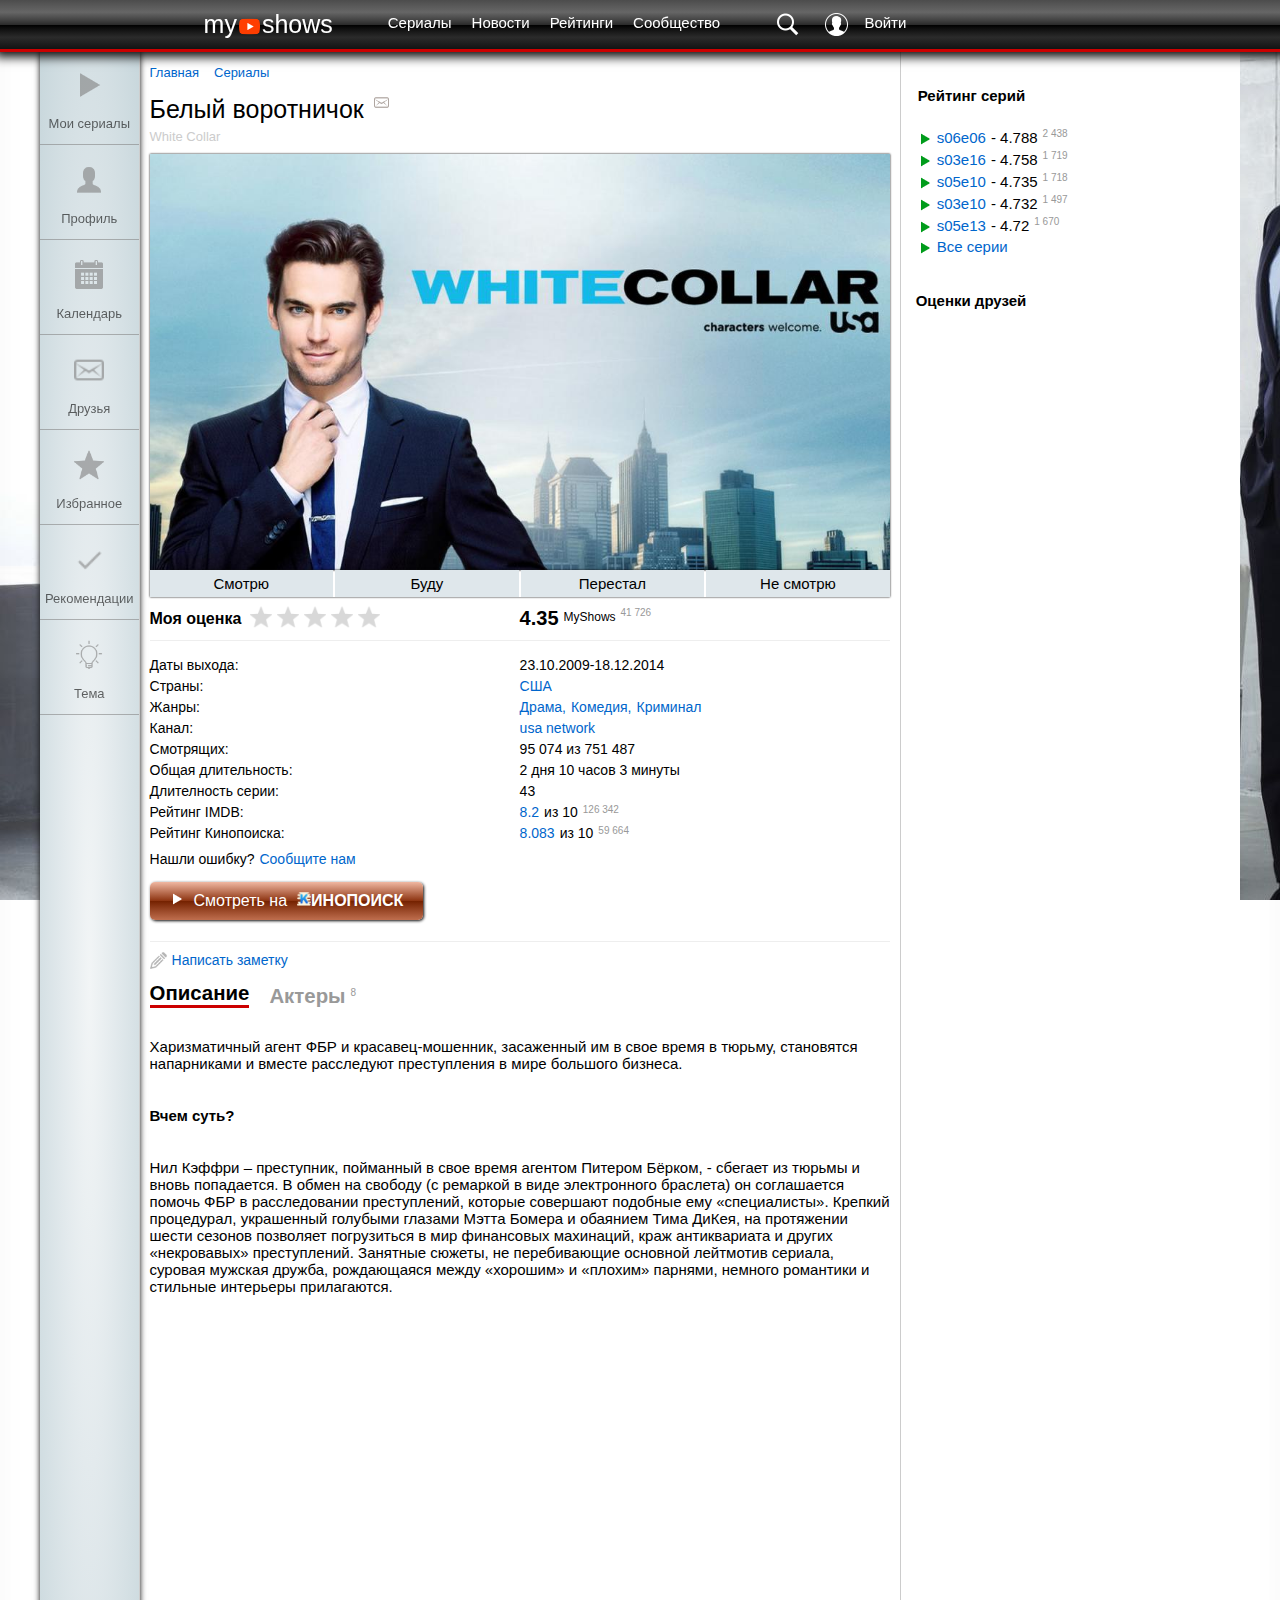
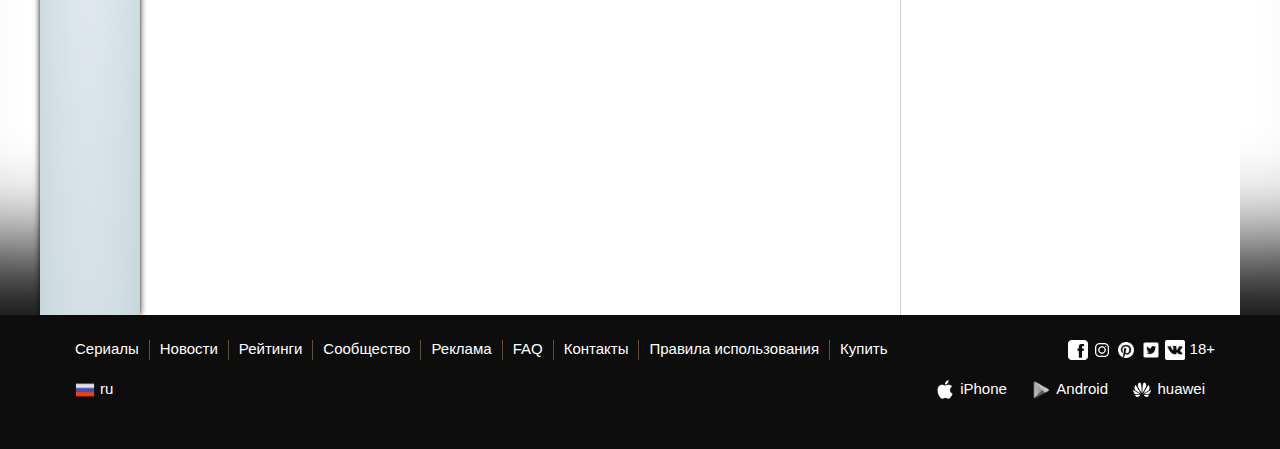
==== index.html @ b0727728 "исправлен js код в 'middle status', 'middle grade', 'description (+ исправлен костыль с использовани" ====
<!DOCTYPE html>
<html lang="ru">

	<head>
		<meta charset="utf-8">
		<meta name="viewport" content="width=device-width, initial-scale=1">
		<title>MyShows</title>
		<link rel="stylesheet" href="styles/style.css" type="text/css">
		<link rel="icon" type="imag/png" href="images/icon1.png">
	</head>
	
	<body>
		<header id="js-header" class="header">
			<div class="header__block-1"><a href="#">my<img src="images/icon1.png">shows</a></div>
			<img id="js-nav--off" src="images/icon1_2.png">
			<nav id="js-nav">
				<div><a href="#"><img src="images/icon5.png">Мои сериалы</a>
					<a href="#"><img src="images/icon6.png">Профиль</a>
					<a href="#"><img src="images/icon7.png">Календарь</a>
					<a href="#"><img src="images/icon8.png">Друзья</a>
					<a href="#"><img src="images/icon9.png">Избранное</a>
					<a href="#"><img src="images/icon10.png">Рекомендации</a>
					<a class="js-theme" href="#"><img src="images/icon24.png">Тема</a>
				</div>
			</nav>
			<div class="header__block-2"><a class="button--hover" href="#">Сериалы</a>
				<a href="#" class="button--hover">Новости</a>
				<a href="#" class="button--hover">Рейтинги</a>
				<a href="#" class="button--hover">Сообщество</a>
			</div>
			<div class="header__block-3"><a href="#"><img src="images/icon4.png"></a>
				<a class="button--hover" href="#"><img class="header__block-3--img" src="images/icon3.png">Войти</a>
			</div>
			<div class="block-3--775px"><a href="#"><img src="images/icon4.png"></a>
				<a href="#"><img class="header__block-3--img" src="images/icon3.png"></a>
			</div>
		</header>
		
		<main class="main" id="js-main">
		
			<div class="js-main__aside">
				<a href="#"><img src="images/icon5.png"><p>Мои сериалы</p></a>
				<a href="#"><img src="images/icon6.png"><p>Профиль</p></a>
				<a href="#"><img src="images/icon7.png"><p>Календарь</p></a>
				<a href="#"><img src="images/icon8.png"><p>Друзья</p></a>
				<a href="#"><img src="images/icon9.png"><p>Избранное</p></a>
				<a href="#"><img src="images/icon10.png"><p>Рекомендации</p></a>
				<a class="js-theme" href="#"><img src="images/icon24.png"><p>Тема</p></a>
			</div>
			
			<div class="js-main__middle">
				<div class="middle__navigation"><a href="#">Главная</a><a href="#">Сериалы</a></div>
				<div class="middle__title"><div>Белый воротничок<img src="images/icon8.png"></div><div class="title__english">White Collar</div></div>
				<img src="images/pic2.jpg">
				<div id="js-middle__status" class="middle__status">
					<div class="js-button">Смотрю</div>
					<div class="js-button">Буду</div>
					<div class="js-button">Перестал</div>
					<div class="js-button">Не смотрю</div>
				</div>
				
				<div class="middle__grade">
					<div><span>Моя оценка</span>
						<div class="js-grade"><img src="images/icon9.png"><img src="images/icon9.png"><img src="images/icon9.png"><img src="images/icon9.png"><img src="images/icon9.png"></div>
						<div class="js-grade"><img src="images/icon9.png"><img src="images/icon9.png"><img src="images/icon9.png"><img src="images/icon9.png"></div>
						<div class="js-grade"><img src="images/icon9.png"><img src="images/icon9.png"><img src="images/icon9.png"></div>
						<div class="js-grade"><img src="images/icon9.png"><img src="images/icon9.png"></div>
						<div class="js-grade"><img src="images/icon9.png"></div>
					</div>	
					<div class="grade__number--font">4.35<font>MyShows<sup>41 726</sup></font></div>
				</div>
				<div class="middle__container-2">
					<ul>
						<li>
							<div>Даты выхода:</div>
							<div>23.10.2009-18.12.2014</div>
						</li>
						<li>
							<div>Страны:</div>
							<div><a href="#">США</a></div>
						</li>
						<li>
							<div>Жанры:</div>
							<div><a href="#">Драма,</a><a href="#">Комедия,</a><a href="#">Криминал</a></div>
						</li>
						<li>
							<div>Канал:</div>
							<div><a href="#">usa network</a></div>
						</li>
						<li>
							<div>Смотрящих:</div>
							<div>95 074 из 751 487</div>
						</li>
						<li>
							<div>Общая длительность:</div>
							<div>2 дня 10 часов 3 минуты</div>
						</li>
						<li>
							<div>Длителность серии:</div>
							<div>43</div>
						</li>
						<li>
							<div>Рейтинг IMDB:</div>
							<div><a href="#">8.2</a>из 10<sup>126 342</sup></div>
						</li>
						<li>
							<div>Рейтинг Кинопоиска:</div>
							<div><a href="#">8.083</a>из 10<sup>59 664</sup></div>
						</li>
						<li><div class="container-2__report--active">Нашли ошибку?<a href="#">Сообщите нам</a></div></li>
						<li><a class="middle__kinopoisk" href="#"><img class="kinopoisk__img--padding" src="images/icon20.png"> Смотреть на <span><img src="images/icon21.png"><span>ИНОПОИСК</span></span></a></li>
					</ul>
				</div>
				
				<div class="middle__note">
					<a id="js-note" class="js-note"><img src="images/icon22.png">Написать заметку</a>
					<div id="js-note__textarea" class="js-note__textarea"><textarea></textarea><div><button class="js-textarea__button">Сохранить</button><button class="js-textarea__button">Отмена</button></div></div>
				</div>
				
				<div class="description">
					<div><big class="js-descr__btn">Описание</big><big class="js-descr__btn">Актеры<span>8<span></big></div>
					<div class="js-descr__list"><p>Харизматичный агент ФБР и красавец-мошенник, засаженный им в свое время в тюрьму, становятся напарниками и вместе расследуют преступления в мире большого бизнеса.</p>
						<h4>Вчем суть?</h4>
						<p>Нил Кэффри – преступник, пойманный в свое время агентом Питером Бёрком, - сбегает из тюрьмы и вновь попадается. В обмен на свободу (с ремаркой в виде электронного браслета) он соглашается помочь ФБР в расследовании преступлений, которые совершают подобные ему «специалисты». Крепкий процедурал, украшенный голубыми глазами Мэтта Бомера и обаянием Тима ДиКея, на протяжении шести сезонов позволяет погрузиться в мир финансовых махинаций, краж антиквариата и других «некровавых» преступлений. Занятные сюжеты, не перебивающие основной лейтмотив сериала, суровая мужская дружба, рождающаяся между «хорошим» и «плохим» парнями, немного романтики и стильные интерьеры прилагаются.</p>
					</div>
					<div class="js-descr__list">
						<div><a href="#"><img src="images/pic4.jpg"><div>Matt Bomer<sub>Neal George Caffrey</sub></div></a>
							<a href="#"><img src="images/pic3.jpg"><div>Tim DeKay<sub>FBI Special Agent Peter Burke</sub></div></a>
						</div>
						<div><a href="#"><img src="images/pic5.jpg"><div>Sharif Atkins<sub>FBI Agent Clinton Jones</sub></div></a>
							<a href="#"><img src="images/pic6.jpg"><div>Willie Garson<sub>Mozzie</sub></div></a>
						</div>
						<div><a href="#"><img src="images/pic7.jpg"><div>Tiffani Thiessen<sub>Elizabeth Burke</sub></div></a>
							<a id="js-list--expand">Показать все</a>
						</div>
					</div>
				</div>	
			</div>
			
			<div class="js-main__aside-2">
				<ul>
					<li><h4>Рейтинг серий</h4></li>
					<li><img src="images/icon23.png"><a href="#">s06e06</a>- 4.788<sup>2 438</sup></li>
					<li><img src="images/icon23.png"><a href="#">s03e16</a>- 4.758<sup>1 719</sup></li>
					<li><img src="images/icon23.png"><a href="#">s05e10</a>- 4.735<sup>1 718</sup></li>
					<li><img src="images/icon23.png"><a href="#">s03e10</a>- 4.732<sup>1 497</sup></li>
					<li><img src="images/icon23.png"><a href="#">s05e13</a>- 4.72<sup>1 670</sup></li>
					<li><img src="images/icon23.png"><a href="#">Все серии</a></li>
				</ul>
				<h4>Оценки друзей</h4>
			</div>
		</main>
		
		<footer class="footer">
			<div class="footer__container-1">
				<div class="container-1--1110px">
					<a href="#" class="button--hover container-1__padding">Сериалы</a>
					<a href="#" class="button--hover container-1__padding">Новости</a>
					<a href="#" class="button--hover container-1__padding">Рейтинги</a>
					<a href="#" class="button--hover container-1__padding">Сообщество</a>
					<a href="#" class="button--hover container-1__padding">Реклама</a>
					<a href="#" class="button--hover container-1__padding">FAQ</a>
					<a href="#" class="button--hover container-1__padding">Контакты</a>
					<a href="#" class="button--hover container-1__padding">Правила использования</a>
					<a href="#" class="button--hover">Купить</a>
				</div>	
				<div class="footer__1st-line--social">
					<a href="#"><img src="images/icon14.png"></a>
					<a href="#"><img src="images/icon15.png"></a>
					<a href="#"><img src="images/icon16.png"></a>
					<a href="#"><img src="images/icon17.png"></a>
					<a href="#"><img src="images/icon18.png"> 18+</a>
				</div>	
			</div>
			<div class="footer__2d-line-buttons">
				<div class="footer__wrap"><a href="#" class=""><img src="images/icon19.png">ru</a></div>
				<div class="footer__wrap">
					<a href="#" class="button--hover"><img src="images/icon11.png">iPhone</a>
					<a href="#" class="button--hover footer__img--grayscale"><img src="images/icon12.png">Android</a>
					<a href="#" class="button--hover"><img src="images/icon13.png"> huawei</a>
				</div>	
			</div>
		</footer>
	<script src="scripts/script.js"></script>
	</body>
	
</html>
---- styles/style.css ----
body {
	display: flex;
	justify-content: center;
	flex-direction:column;
	background-attachment: fixed;
	margin: 0 auto;
	font-family: sans-serif;
	background-image: url(../images/pic1.jpg);
	background-position: center;
	box-shadow: inset 0px -300px 100px -100px #0D0D0D;
}

/*1--HEADER-----------------------------*/

.header {
	border-bottom: 3px solid #CC0000;
	/*BLACK*/
	/*border-bottom: 3px solid #004242;*/
	/*BLACK*/
	display:flex;
	justify-content: space-evenly;
	padding: 10px;
	align-items: center;
	text-align: center;
	position: fixed;
	width: 100%;
	margin: 0 auto;
	top: 0;
	z-index: 7;
	flex: 1;
	font-size: 15px;
	box-shadow: 0px 0px 10px 5px #0D0D0D;
	/* Permalink - use to edit and share this gradient: https://colorzilla.com/gradient-editor/#4c4c4c+0,595959+12,666666+25,474747+39,2c2c2c+50,000000+51,111111+60,2b2b2b+76,1c1c1c+91,131313+100;Black+Gloss+%231 */
background: #4c4c4c; /* Old browsers */
background: -moz-linear-gradient(top,  #4c4c4c 0%, #595959 12%, #666666 25%, #474747 39%, #2c2c2c 50%, #000000 51%, #111111 60%, #2b2b2b 76%, #1c1c1c 91%, #131313 100%); /* FF3.6-15 */
background: -webkit-linear-gradient(top,  #4c4c4c 0%,#595959 12%,#666666 25%,#474747 39%,#2c2c2c 50%,#000000 51%,#111111 60%,#2b2b2b 76%,#1c1c1c 91%,#131313 100%); /* Chrome10-25,Safari5.1-6 */
background: linear-gradient(to bottom,  #4c4c4c 0%,#595959 12%,#666666 25%,#474747 39%,#2c2c2c 50%,#000000 51%,#111111 60%,#2b2b2b 76%,#1c1c1c 91%,#131313 100%); /* W3C, IE10+, FF16+, Chrome26+, Opera12+, Safari7+ */
filter: progid:DXImageTransform.Microsoft.gradient( startColorstr='#4c4c4c', endColorstr='#131313',GradientType=0 ); /* IE6-9 */

}

.header a {
	color: white;
	text-decoration: none;
	padding: 0px 10px 5px 10px;
	transition: all 1s;
}

.button--hover:hover {
	color: #D4D4D4;
	text-decoration: underline;
	/*animation: lineMove 1s infinite linear;*/
}
.header img {
	width: 25px;
	vertical-align: middle;
	margin: 0 auto;
	transition: all 2s;
}

.header__block-1 {
	font-size: 25px;
	flex: 2;
	text-align: right;
}

.header nav {
	cursor: pointer;
}


nav div {
	display: flex;
	left: -250px;
	position: absolute;
	flex-direction: column;
	/*background-color: #252425;*/
	margin: 0 auto;
	text-align: left;
	width: 250px;
	height: 0px;
	border-top: 1px solid #CC0000;
	border-right: 1px solid #CC0000;
	border-bottom: 1px solid #CC0000;
	top: 90px;
	transition: all 1s;
	opacity: 0.0;
	/* Permalink - use to edit and share this gradient: https://colorzilla.com/gradient-editor/#45484d+0,000000+100;Black+3D+%231 */
background: #45484d; /* Old browsers */
background: -moz-linear-gradient(top,  #45484d 0%, #000000 100%); /* FF3.6-15 */
background: -webkit-linear-gradient(top,  #45484d 0%,#000000 100%); /* Chrome10-25,Safari5.1-6 */
background: linear-gradient(to bottom,  #45484d 0%,#000000 100%); /* W3C, IE10+, FF16+, Chrome26+, Opera12+, Safari7+ */
filter: progid:DXImageTransform.Microsoft.gradient( startColorstr='#45484d', endColorstr='#000000',GradientType=0 ); /* IE6-9 */
}

/*.anima {
	
	border-top: 1px solid white;
	border-right: 1px solid green;
	border-bottom: 1px solid blue;
	animation: lineMove 1s infinite linear;
}

@keyframes lineMove {
	0% {
		left: -250px;
	}
	100% {
		right: 20px;
	}
}*/

.js-nav--on div {
	display: flex;
	left:0;
	box-shadow: 0px 150px 300px 280px #0D0D0D;
	opacity: 1;
}

@media (max-width: 320px) {
	#js-nav div {
		top: 87px;
	}
}

@media (min-width: 321px) {
	#js-nav div {
		top: 64px;
	}
}


@media (min-width: 348px) {
	#js-nav div {
		top: 65px;
	}
}

@media (min-width: 483px) {
	#js-nav div {
		top: 50px;
	}
}

nav > div img {
	padding: 3% 10% 3% 5%;
}

nav a:hover {
	color: #D4D4D4;
	text-decoration: underline;
}

@media (min-width: 775px) {
	.header nav {
		display: none;
	}
	.header > img {
		display: none;
	}
}

@media (max-width: 775px) {
	.header__block-1 {
	display: none;
	}
}

.header__block-2 {
	display: flex;
	flex-wrap: wrap;
	flex: 1;
	flex-basis: 20%;
	justify-content: center;
}

.header__block-3 {
	flex: 2;
	text-align: left;
	flex-basis: 15%;
}

.header__block-3--img {
	padding-right: 15px;
}

@media (max-width: 775px) {
	.header__block-3 {
		display: none;
}

	.block-3--775px {
		display: flex;
		flex-wrap: wrap;
	}
}

@media (min-width: 775px) {
	.block-3--775px {
		display: none;
}
}

.js-header--black {
	border-bottom: 3px solid #004242;
}

/*2--MAIN---------------------------------------*/

.main {
	display: flex;
	justify-content: center;
	max-width: 1200px;
	padding-top: 50px;
	margin: 0 auto;
	position: inherit;
	flex: 1;
}

sup {
	font-size: 10px;
	color: #999999;
	padding-left: 5px;
}

.js-main--black {
	box-shadow: 10px 0px 10px 5px black;
	color: #F0FFFF;
}

@media (max-width: 1070px) {
	.main {
		padding-top: 65px;
	}
}


@media (max-width: 774px) {
	.main {
		padding-top: 55px;
	}
}

@media (max-width: 480px) {
	.main {
		padding-top: 65px;
	}
}

@media (max-width: 342px) {
	.main {
		padding-top: 65px;
	}
}


@media (max-width: 320px) {
	.main {
		padding-top: 85px;
	}
}


@media (max-width: 290px) {
	.main {
		padding-top: 105px;
	}
}

/*2-1--MAIN ASIDE----------------------------------------------------------*/

.js-main__aside {
	display: flex;
	flex: 1;
	flex-direction: column;
	height: 100%;
	font-size: 13px;
	flex-basis: 5%;
	text-align: center;
	display: fixed;
	z-index: 0;
	box-shadow: 0px 0px 6px 0px #0D0D0D;
	border-right: 1px solid #CECECE;
	padding-bottom: 100%;
background: rgb(242,245,246);
background: -moz-radial-gradient(center, ellipse cover,  rgba(242,245,246,1) 0%, rgba(227,234,237,1) 37%, rgba(200,215,220,1) 100%);
background: -webkit-radial-gradient(center, ellipse cover,  rgba(242,245,246,1) 0%,rgba(227,234,237,1) 37%,rgba(200,215,220,1) 100%); 
background: radial-gradient(ellipse at center,  rgba(242,245,246,1) 0%,rgba(227,234,237,1) 37%,rgba(200,215,220,1) 100%); 
filter: progid:DXImageTransform.Microsoft.gradient( startColorstr='#f2f5f6', endColorstr='#c8d7dc',GradientType=1 ); 
}

@media (max-width: 775px) {
	.js-main__aside {
		display: none;
	}
}

.js-main__aside a {
	text-decoration: none;
	opacity: 0.6;
	/*filter: grayscale(1);*/
	border-bottom: 1px solid #868686;
	padding: 20px 5px 0px 5px;
	transition: all 0.3s;
	color: black;
	text-decoration: none;
}	

.js-main__aside a:hover {
	/*filter: grayscale(0);*/
	opacity: 1;
	border-bottom: 1px solid #CCCCCC;
	padding: 25px 5px 5px 5px;
	filter: brightness(-50%);
}

.js-main__aside img {
	width: 30px;
	transition: all 0.6s;
	filter: contrast(0%);
}	

.js-main__aside img:hover {
	width: 40px;
}	

.js-main__aside--black {
	background: #000000;
	box-shadow: 0px 0px 4px 0px #000000;
	border-right: none;
}	

.js-main__aside--black a {
	color: #F0FFFF;
	opacity: 0.7;
}	

.js-main__aside--black img {
	filter: contrast(100%);
}

.js-main__aside--black a:hover {
	filter: sepia(50%);
}

/*2-2--MAIN MIDDLE-------------------------------------*/

.js-main__middle {
	display: flex;
	flex: 5;
	background-color: #FFFFFF;
	flex-basis: 67%;
	border-right: 1px solid #CCCCCC;
	padding: 15px 10px 15px 10px;
	flex-direction: column;
}

.js-main__middle > img {
	width: 100%;
	padding: 0;
	box-shadow: 0px 0px 2px 0px #0D0D0D;
}

.js-main__middle a {
	display: flex;
	flex-wrap: wrap;
	text-decoration: none;
	color: #0066CC;
	padding: 0px 5px 0px 0px;
}


.js-main__middle a:hover {
	text-decoration: underline #0066CC;
}


.js-main__middle--black {
	border-right: none;
background: rgb(69,72,77); /* Old browsers */
background: -moz-linear-gradient(top,  rgba(69,72,77,1) 0%, rgba(0,0,0,1) 100%); /* FF3.6-15 */
background: -webkit-linear-gradient(top,  rgba(69,72,77,1) 0%,rgba(0,0,0,1) 100%); /* Chrome10-25,Safari5.1-6 */
background: linear-gradient(to bottom,  rgba(69,72,77,1) 0%,rgba(0,0,0,1) 100%); /* W3C, IE10+, FF16+, Chrome26+, Opera12+, Safari7+ */
filter: progid:DXImageTransform.Microsoft.gradient( startColorstr='#45484d', endColorstr='#000000',GradientType=0 ); /* IE6-9 */
}

.js-main__middle--black a {
	color: #B2B2B2;
}


.js-main__middle--black a:hover {
	text-decoration: underline #F0FFFF;
}

/*--2-2-1 MIDDLE NAVIGATION--*/

.middle__navigation {
	display: flex;
	column-gap: 10px;
}

.middle__navigation a {
	font-size: 13px;
}

/*--2-2-2--MIDDLE TITLE------*/

.middle__title {
	display: flex;
	flex-direction: column;
	padding-top: 15px;
	font-size: 25px;
}

.middle__title div {
	display: flex;
}

.middle__title img {
	display: flex;
	width: 15px;
	height: 15px;
	padding-left: 10px;
}

.title__english {
	font-size: 13px;
	color: #CCCCCC;
	padding: 5px 0px 10px 0px;
	
}

/*--2-2-3--MIDDLE STATUS---------*/

.middle__status {
	display: flex;
	justify-content: center;
	flex-wrap: wrap;
	align-items: center;
	text-align: center;
	align-self: stretch;
	box-shadow: 0px 0px 2px 0px #0D0D0D;
	font-size: 15px;
	color: black;
	text-decoration: none;
	cursor: pointer;
	gap: 2px;
}

.js-button {
	flex: 1;
	padding: 5px;
	min-width: 95px;
	transition: all 0.5s;
	background: #DFE7EB;
}

.js-button:hover  {
	flex: 1;
	min-width: 95px;
	flex-basis: 2%;
}

.js-button--active {
	flex: 1;
	padding: 5px;
	min-width: 95px;
	color: #F0FFFF;
background: rgb(169,3,41);
background: -moz-linear-gradient(top,  rgba(169,3,41,1) 0%, rgba(143,2,34,1) 44%, rgba(109,0,25,1) 100%);
background: -webkit-linear-gradient(top,  rgba(169,3,41,1) 0%,rgba(143,2,34,1) 44%,rgba(109,0,25,1) 100%); 
background: linear-gradient(to bottom,  rgba(169,3,41,1) 0%,rgba(143,2,34,1) 44%,rgba(109,0,25,1) 100%); 
filter: progid:DXImageTransform.Microsoft.gradient( startColorstr='#a90329', endColorstr='#6d0019',GradientType=0 ); 
}

.js-buttons--black  {
	background-color: #656565;
	color: #F0FFFF;
}

/*--2-2-4--MIDDLE GRADE--------------*/

.middle__grade {
	display: flex;
	padding: 10px 0px 10px 0px;
	align-items: center;
	border-bottom: 1px solid #EEEEEE;
}

.middle__grade > div {
	width: 50%;
	display: flex;
}

.middle__grade span {
	align-self: center;
	font-weight: 600;
	display: flex;
	flex-direction: column;
	z-index:1;
}

.js-grade {
	position: absolute;
	align-self: center;
	padding-left: 100px;
	transition: all 0.3s;
	opacity: 0.0;
}

.middle__grade div > div:nth-child(2) {
	opacity: 0.3;
	filter: contrast(0%);
}

.js-grade:hover, .middle__grade div > div:nth-child(2):hover {
	opacity: 1;
	cursor: pointer;
	filter: brightness(50%);
}

.js-grade--on, .middle__grade div > div:nth-child(2).js-grade--on  {
	opacity: 1;
	filter: brightness(50%);
}

.middle__grade img {
	width: 22px;
	padding-right: 5px;
}

.grade__number--font {
	display: flex;
	font-weight: 600;
	font-size: 20px;
	flex-wrap: wrap-reverse;
}

@media (max-width: 550px) {
	.grade__number--font {
		padding-bottom: 30px;
	}
	
	.middle__grade > div > div, .middle__grade span {
		padding-top: 30px;
	}
}

.grade__number--font font {
	font-weight: 400;
	font-size: 12px;
	padding: 0px 5px 0px 5px;
}

.js-main__middle--black .middle__grade {
	border-bottom: 1px solid #565456;
}

.js-main__middle--black .js-grade, .js-main__middle--black .middle__grade div > div:nth-child(2) {
	filter: brightness(120%);
}

.js-main__middle--black .js-grade:hover, .js-main__middle--black .middle__grade div > div:nth-child(2):hover {
	filter: sepia(100%);
}

.js-main__middle--black .js-grade--on, .js-main__middle--black .middle__grade div > div:nth-child(2).js-grade--on {
	filter: sepia(100%);
}

/*--2-2-5--MIDDLE CONTAINER 2----------------*/

.middle__container-2 {
	display: flex;
	width: 100%;
	flex-direction: column;
	border-bottom: 1px solid #EEEEEE;
	
}

.middle__container-2 li {
	display: flex;
	width: 100%;
	flex-wrap: wrap;
	justify-content: space-between;
	padding-bottom: 5px;
	
} 

.middle__container-2 div {
	display: flex;
	width: 50%;
	font-size: 14px;
	flex-wrap: wrap;
}

.middle__container-2 ul {
	list-style-type: none;
	padding: 0;
}

.container-2__report--active {
	display: inline-flex;
	padding-bottom: 10px;
	padding-top: 5px;
}

.container-2__report--active a {
	padding-left: 5px;
}

div .container-2__report--active {
	width: 100%;
}

.middle__kinopoisk {
	display: flex;
	justify-content: center;
	border-radius: 5px;
	box-shadow: 1px 1px 3px 0px #0D0D0D;
	/* Permalink - use to edit and share this gradient: https://colorzilla.com/gradient-editor/#f0b7a1+0,8c3310+50,752201+51,bf6e4e+100;Brown+Gloss */
background: rgb(240,183,161); /* Old browsers */
background: -moz-linear-gradient(top,  rgba(240,183,161,1) 0%, rgba(140,51,16,1) 50%, rgba(117,34,1,1) 51%, rgba(191,110,78,1) 100%); /* FF3.6-15 */
background: -webkit-linear-gradient(top,  rgba(240,183,161,1) 0%,rgba(140,51,16,1) 50%,rgba(117,34,1,1) 51%,rgba(191,110,78,1) 100%); /* Chrome10-25,Safari5.1-6 */
background: linear-gradient(to bottom,  rgba(240,183,161,1) 0%,rgba(140,51,16,1) 50%,rgba(117,34,1,1) 51%,rgba(191,110,78,1) 100%); /* W3C, IE10+, FF16+, Chrome26+, Opera12+, Safari7+ */
filter: progid:DXImageTransform.Microsoft.gradient( startColorstr='#f0b7a1', endColorstr='#bf6e4e',GradientType=0 ); /* IE6-9 */
}

.middle__kinopoisk span {
	font-weight: 600;
}

.middle__kinopoisk img {
	width: 14px;
	height: 14px;
	padding-left: 10px;
}

.kinopoisk__img--padding {
	padding-right: 10px;
}

li .middle__kinopoisk {
	color: white;
	padding: 10px 20px 10px 10px;
	
}

li .middle__kinopoisk:hover {
	text-decoration: none;
} 

.js-main__middle--black .middle__container-2 {
	border-bottom: 1px solid #565456;
}

/*--2-2-6--MIDDLE NOTE---------------*/

.middle__note {
	padding: 10px 0px 0px 0px;
	font-size: 14px;
	cursor: pointer;
}

.middle__note img {
	width: 17px;
	padding-right: 5px;
	vertical-align: middle;
}

.js-note a {
	text-decoration: none;
	border-bottom: 1px dotted #0066CC;
	font-size: 14px;
	cursor: pointer;
}

.middle__note textarea {
	width: 100%;
	z-index: 1;
}

.js-note {
	position: absolute;
	z-index: 0;
}

.js-note__textarea {
	display: none;
}

.js-note__textarea button {
	margin-top: 10px;
	font-size: 15px;
	padding: 5px;
	min-width: 120px;
	border: none;
	color: #F0FFFF;
	box-shadow: 0px 0px 2px 0px #0D0D0D;
	background: rgb(169,3,41); /* Old browsers */
background: -moz-linear-gradient(top,  rgba(169,3,41,1) 0%, rgba(143,2,34,1) 44%, rgba(109,0,25,1) 100%); /* FF3.6-15 */
background: -webkit-linear-gradient(top,  rgba(169,3,41,1) 0%,rgba(143,2,34,1) 44%,rgba(109,0,25,1) 100%); /* Chrome10-25,Safari5.1-6 */
background: linear-gradient(to bottom,  rgba(169,3,41,1) 0%,rgba(143,2,34,1) 44%,rgba(109,0,25,1) 100%); /* W3C, IE10+, FF16+, Chrome26+, Opera12+, Safari7+ */
filter: progid:DXImageTransform.Microsoft.gradient( startColorstr='#a90329', endColorstr='#6d0019',GradientType=0 ); /* IE6-9 */
}

.js-note__textarea button:nth-child(2n) {
	color: black;
	background: #DFE7EB;
}

.js-note__textarea--on {
	display: flex;
	flex-direction: column;
}

.js-note__textarea--black > textarea {
	background: #44474C;
	color: #F0FFFF;
	outline: #45484D;
}

.js-note__textarea--black button:nth-child(2n) {
	background: #656565;
	color: #F0FFFF;
}

/*--2-2-7--DESCRIPTION----------------*/

.description > div:nth-child(1) {
	display: flex;
	padding-top: 30px;
	font-weight: 600;
	font-size: 17px;
	column-gap: 20px;
	align-items: flex-end;
	color: #999999;
}

.description span {
	font-weight: 400;
	vertical-align: super;
	font-size: 10px;
	padding-left: 5px;
	color: #999999;
}

.js-descr__list {
	display: none;
	font-size: 15px;
	padding-top: 15px;
	flex-direction: column;
	transition: all 1s;
	opacity: 0.1;
}

.js-descr__list--toggle {
	display: flex;
	flex-direction: column;
	opacity: 1;
}

.js-descr__btn {
	cursor: pointer;
	
}

.js-descr__btn--toggle {
	transition: all 0.1s;
	border-bottom: 3px solid #CC0000;
	color: black;
}

.js-descr__btn:hover {
	color: #787878;
}

.js-descr__list > div {
	display: flex;
	padding: 10px 0px 10px 0px;
}

.js-descr__list img {
	width: 60px;
	border-radius: 100%;
	margin-right: 10px;
	transition: all 0.5s;
	
}

.js-descr__list img:hover {
	width: 100px;
}

.js-descr__list a {
	width: 50%;
	align-items: center;
	font-weight: 600;
	color: black;
	display: flex;
	
}

@media (max-width: 550px) {
	.js-descr__list a {
	align-items: flex-start;
	flex-direction: column;
}
	#js-list--expand {
	justify-content: center;
}

}

.js-descr__list a:hover {
	text-decoration: none;
}

.js-descr__list a > div:hover {
	text-decoration: underline black;
}

.js-descr__list sub {
	font-size: 13px;
	color: #999999;
	display: flex;
	font-weight: 400;
	padding-top: 5px;
}

#js-list--expand {
	border: none;
	background: none;
	cursor: pointer;
	color: #0066CC;
	font-weight: 400;
}

#js-list--expand:hover {
	text-decoration: underline #0066CC;
}

.js-main__middle--black > .description big, .js-main__middle--black > .description div {
	color: #F0FFFF;
}

.js-main__middle--black > .description big:hover {
	color: #A3A3A3;
}

.js-main__middle--black > .description .js-descr__list--toggle a > div:hover {
	text-decoration: underline #F0FFFF;
} 

.js-main__middle--black #js-list--expand {
	color: #999999;
}

.js-main__middle--black #js-list--expand:hover {
	text-decoration: underline #F0FFFF;
}

.fade {
	display: flex;
	animation-name: fade;
	animation-duration: 1s;
}

@keyframes fade {
	from {
		opacity: 0.1;
	}
	
	to {
		opacity: 1;
		
	}
}

/*2-3--MAIN ASIDE-2----------------------------------*/

.js-main__aside-2 {
	flex-direction: column;
	display: flex;
	flex: 2;
	background-color: #FFFFFF;
	flex-basis: 28%;
	padding: 0px 15px 15px 15px;
	font-size: 15px;
}

.js-main__aside-2 ul {
	list-style-type: none;
	padding: 0;
}

.js-main__aside-2 li {
	padding: 2px;
}

.js-main__aside-2 img {
	width: 14px;
	padding-right: 5px;
	vertical-align: middle;
}

.js-main__aside-2 a {
	text-decoration: none;
	color: #0066CC;
	padding: 0px 5px 0px 0px;
}

.js-main__aside-2 a:hover {
	text-decoration: underline #0066CC;
}

.js-main__aside-2--black {
background: rgb(69,72,77);
background: -moz-linear-gradient(left,  rgba(69,72,77,1) 0%, rgba(0,0,0,1) 100%); 
background: -webkit-linear-gradient(left,  rgba(69,72,77,1) 0%,rgba(0,0,0,1) 100%);
background: linear-gradient(to right,  rgba(69,72,77,1) 0%,rgba(0,0,0,1) 100%); 
filter: progid:DXImageTransform.Microsoft.gradient( startColorstr='#45484d', endColorstr='#000000',GradientType=1 );
}

.js-main__aside-2--black a {
	color: #B2B2B2;
}

.js-main__aside-2--black a:hover {
	text-decoration: underline #B2B2B2;
}

@media (max-width: 1110px) {
	.js-main__aside-2 {
		display: none;
		
}
}

/*3-1--FOOTER-----------------------*/

.footer {
	background-color: #0D0D0D;
	display: flex;
	margin: 0 auto;
	flex-direction: column;
	padding: 25px 0px 25px 0px;
	flex: 1;
	width: 100%;
}

.footer a {
	color: white;
	text-decoration: none;
	padding: 0px 10px 0px 10px;
	font-size: 15px;
	transition: all 1s;
}

.button--hover:hover {
	color: #D4D4D4;
	text-decoration: underline;
}


@media (max-width: 1110px) {
	.footer a {
		padding: 0px 10px 5px 10px;
	}
}

.container-1__padding {
	border-right: 1px solid #66503A;
	
}

@media (max-width: 1110px) {
	.container-1__padding {
	border: none;
}
}

.footer img {
	width: 20px;
	margin: 0 auto;
	vertical-align: middle;
}

.footer__container-1 {
	flex-wrap: wrap;
	display: flex;
	justify-content: space-between;
	margin: 0 auto;
	max-width: 1150px;
	width: 100%;
}

@media (max-width: 1110px) {
	.footer__container-1 {
		justify-content: center;
		max-width: 420px;
	}
}

.container-1--1110px {
	display: flex;
	justify-content: center;
	flex-wrap: wrap;
	text-align: center;
}

.footer__1st-line--social a {
	padding: 0px;
	border: none;
	align-items: center;
}

.footer__2d-line-buttons {
	display: flex;
	flex-flow: wrap-reverse;
	justify-content: space-between;
	max-width: 1150px;
	margin: 0 auto;
	width: 100%;
	padding: 20px 0px 20px 0px;
}

.footer__wrap a {
	display: inline-flex;
	flex-wrap: nowrap;
	justify-content: center;
}

.footer__2d-line-buttons img {
	padding-right: 5px;
}

.footer__img--grayscale img {
	filter: grayscale(1);
}

@media (max-height: 300px) {
	.footer {
		display: none;
	}
}
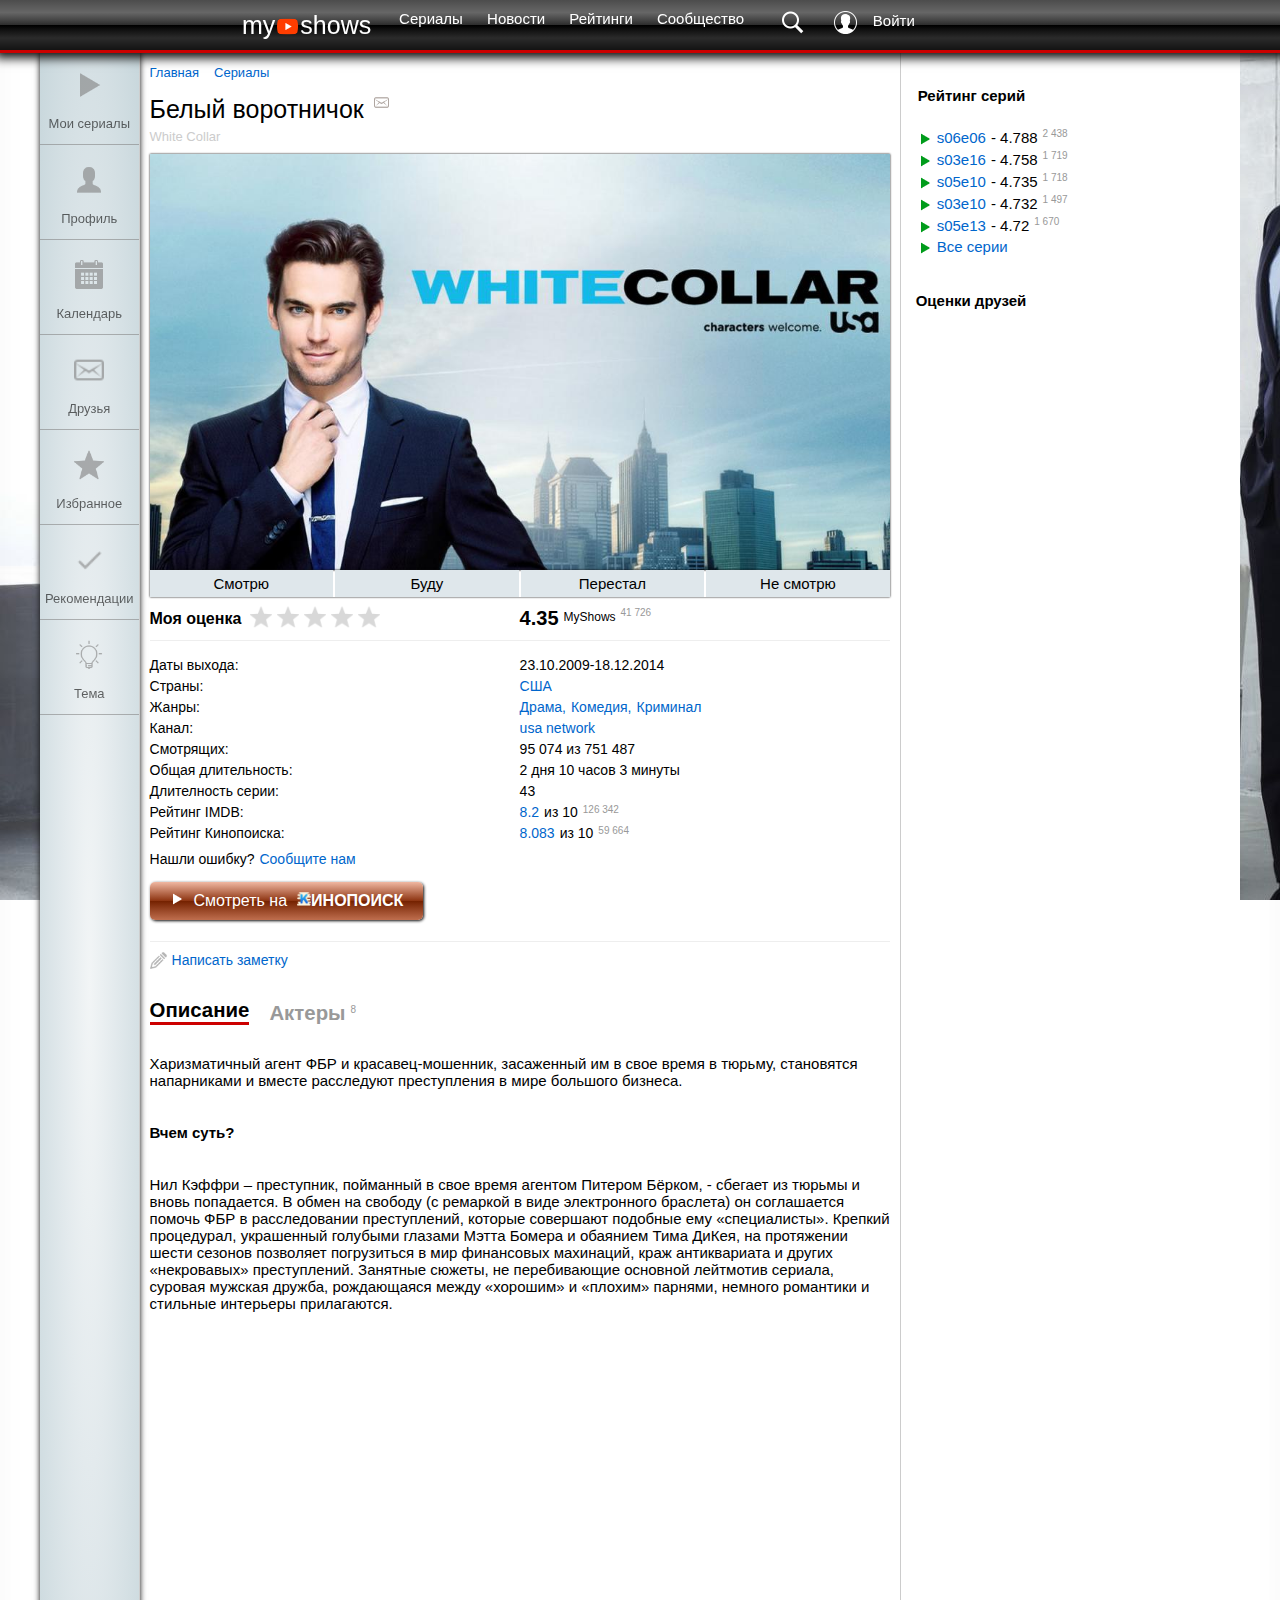
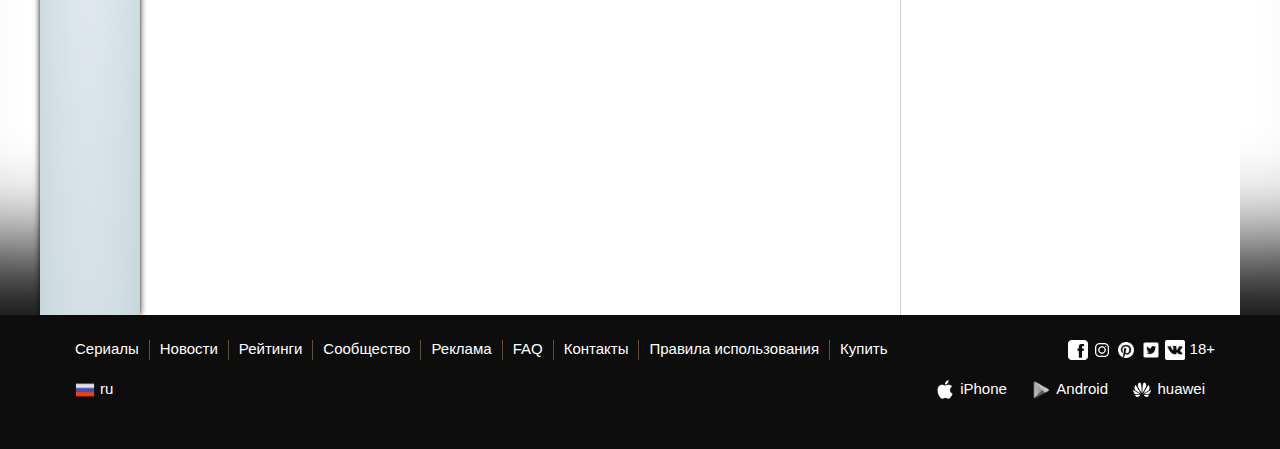
==== commit 96dbe8a6: "added input to header , dropdown list to 'actors', added functionality for saving/editing/deleting n" ====
--- a/index.html
+++ b/index.html
@@ -23,15 +23,22 @@
 					<a class="js-theme" href="#"><img src="images/icon24.png">Тема</a>
 				</div>
 			</nav>
-			<div class="header__block-2"><a class="button--hover" href="#">Сериалы</a>
-				<a href="#" class="button--hover">Новости</a>
-				<a href="#" class="button--hover">Рейтинги</a>
-				<a href="#" class="button--hover">Сообщество</a>
-			</div>
-			<div class="header__block-3"><a href="#"><img src="images/icon4.png"></a>
+			<div class="header__block-2">
+				<div class="js-block-2__btns">
+					<a href="#" class="button--hover">Сериалы</a>
+					<a href="#" class="button--hover">Новости</a>
+					<a href="#" class="button--hover">Рейтинги</a>
+					<a href="#" class="button--hover">Сообщество</a>
+				</div>	
+				<div>
+					<a class="js-form__btn" href="#"><img src="images/icon4.png"></a>
+					<form class="js-form" action="#"><input id="js-focus" type="text" name="navigation" value="" placeholder="Найти сериал"></form>
+				</div>
+			</div>
+			<div class="header__block-3">
 				<a class="button--hover" href="#"><img class="header__block-3--img" src="images/icon3.png">Войти</a>
 			</div>
-			<div class="block-3--775px"><a href="#"><img src="images/icon4.png"></a>
+			<div class="block-3--775px">
 				<a href="#"><img class="header__block-3--img" src="images/icon3.png"></a>
 			</div>
 		</header>
@@ -113,8 +120,19 @@
 				</div>
 				
 				<div class="middle__note">
-					<a id="js-note" class="js-note"><img src="images/icon22.png">Написать заметку</a>
-					<div id="js-note__textarea" class="js-note__textarea"><textarea></textarea><div><button class="js-textarea__button">Сохранить</button><button class="js-textarea__button">Отмена</button></div></div>
+					<a class="js-note"><img src="images/icon22.png">Написать заметку</a>
+					<div class="js-note--restore">Заметка удалена.<a id="js-restore__btn">Восстановить?</a></div>
+					<div id="js-note__textarea" class="js-note__textarea">
+						<textarea id="textarea" name="text"></textarea>
+						<div>
+							<button class="js-textarea__button">Сохранить</button>
+							<button class="js-textarea__button">Отмена</button>
+						</div>
+					</div>
+					<div class="js-note__text">
+						<div id="js-note__text"></div>
+						<div><img class="js-text__btn" src="images/icon22.png"><img class="js-text__btn" src="images/icon25.png"></div>
+					</div>
 				</div>
 				
 				<div class="description">
@@ -131,7 +149,11 @@
 							<a href="#"><img src="images/pic6.jpg"><div>Willie Garson<sub>Mozzie</sub></div></a>
 						</div>
 						<div><a href="#"><img src="images/pic7.jpg"><div>Tiffani Thiessen<sub>Elizabeth Burke</sub></div></a>
+							<a class="js-list__more" href="#"><img src="images/pic8.jpg"><div>Marsha Thomason<sub>Fbi Agent Diana Barrigan</sub></div></a>
 							<a id="js-list--expand">Показать все</a>
+						</div>
+						<div class="js-list__more"><a href="#"><img src="images/pic9.jpg"><div>Hilarie Burton Morgan<sub>Sara Ellis</sub></div></a>
+							<a href="#"><img src="images/pic10.jpg"><div>Natalie Morales<sub>Fbi Agent Lauren Cruz</sub></div></a>
 						</div>
 					</div>
 				</div>	
--- a/styles/style.css
+++ b/styles/style.css
@@ -168,20 +168,64 @@
 
 .header__block-2 {
 	display: flex;
-	flex-wrap: wrap;
 	flex: 1;
 	flex-basis: 20%;
+	justify-content: space-around;
+}
+
+.header__block-2 > div:nth-child(2) {
+	display: flex;
 	justify-content: center;
+	align-items: center;
+}
+
+.js-block-2__btns {
+	flex-wrap: wrap;
 }
 
 .header__block-3 {
-	flex: 2;
+	display: flex;
+	flex: 1;
 	text-align: left;
-	flex-basis: 15%;
+	flex-basis: 22%;
 }
 
 .header__block-3--img {
 	padding-right: 15px;
+}
+
+.js-form, .js-block-2__btns--off {
+	display: none;
+}
+
+.js-form--on {
+	display: flex;
+	}
+
+.header input {
+	display: flex;
+	width: 450px;
+	background: #44474C;
+	color: #F0FFFF;
+	outline: silver;
+}
+
+@media (max-width: 940px) {
+	.header input {
+		width: 300px;
+	}
+}
+
+@media (max-width: 450px) {
+	.header input {
+		width: 200px;
+	}
+}
+
+@media (max-width: 350px) {
+	.header input {
+		width: 150px;
+	}
 }
 
 @media (max-width: 775px) {
@@ -230,20 +274,24 @@
 
 @media (max-width: 1070px) {
 	.main {
-		padding-top: 65px;
+		padding-top: 50px;
+	}
+	
+	.header {
+		height: 30px;
 	}
 }
 
 
 @media (max-width: 774px) {
 	.main {
-		padding-top: 55px;
+		padding-top: 50px;
 	}
 }
 
 @media (max-width: 480px) {
 	.main {
-		padding-top: 65px;
+		padding-top: 50px;
 	}
 }
 
@@ -251,19 +299,30 @@
 	.main {
 		padding-top: 65px;
 	}
+	.header {
+		height: 40px;
+	}
 }
 
 
 @media (max-width: 320px) {
 	.main {
-		padding-top: 85px;
+		padding-top: 55px;
+	}
+	
+	.header {
+		height: 40px;
 	}
 }
 
 
 @media (max-width: 290px) {
 	.main {
-		padding-top: 105px;
+		padding-top: 75px;
+	}
+	
+	.header {
+		height: 60px;
 	}
 }
 
@@ -660,7 +719,6 @@
 .middle__note {
 	padding: 10px 0px 0px 0px;
 	font-size: 14px;
-	cursor: pointer;
 }
 
 .middle__note img {
@@ -673,22 +731,23 @@
 	text-decoration: none;
 	border-bottom: 1px dotted #0066CC;
 	font-size: 14px;
-	cursor: pointer;
+	
 }
 
 .middle__note textarea {
 	width: 100%;
 	z-index: 1;
-}
-
-.js-note {
-	position: absolute;
-	z-index: 0;
-}
-
-.js-note__textarea {
+	outline: none;
+	border: 1px solid #CCCCCC;
+}
+
+.middle__note > .js-note, .js-text__btn, #js-restore__btn {
+	cursor: pointer;
+}
+
+.middle__note > .js-note--hide, .js-note__textarea, .js-note--restore {
 	display: none;
-}
+} 
 
 .js-note__textarea button {
 	margin-top: 10px;
@@ -698,6 +757,7 @@
 	border: none;
 	color: #F0FFFF;
 	box-shadow: 0px 0px 2px 0px #0D0D0D;
+	cursor: pointer;
 	background: rgb(169,3,41); /* Old browsers */
 background: -moz-linear-gradient(top,  rgba(169,3,41,1) 0%, rgba(143,2,34,1) 44%, rgba(109,0,25,1) 100%); /* FF3.6-15 */
 background: -webkit-linear-gradient(top,  rgba(169,3,41,1) 0%,rgba(143,2,34,1) 44%,rgba(109,0,25,1) 100%); /* Chrome10-25,Safari5.1-6 */
@@ -713,6 +773,27 @@
 .js-note__textarea--on {
 	display: flex;
 	flex-direction: column;
+}
+
+.js-note__text {
+	display: none;
+	justify-content: space-between;
+	background: #E1E9EC;
+	padding: 15px;
+	gap: 10px;
+}
+
+.js-note__text--load {
+	display: flex;
+	justify-content: space-between;
+	background: #EBF0F2;
+	padding: 15px;
+	gap: 10px;
+}
+
+.js-note--restore--on {
+	display: flex;
+	gap: 10px;
 }
 
 .js-note__textarea--black > textarea {
@@ -841,6 +922,14 @@
 	text-decoration: underline #0066CC;
 }
 
+.js-descr__list > .js-list__more, .js-descr__list > div .js-list__more {
+	display: none;
+}
+
+.js-descr__list > .js-list__more--on, .js-descr__list > div .js-list__more--on {
+	display: flex;
+}
+
 .js-main__middle--black > .description big, .js-main__middle--black > .description div {
 	color: #F0FFFF;
 }
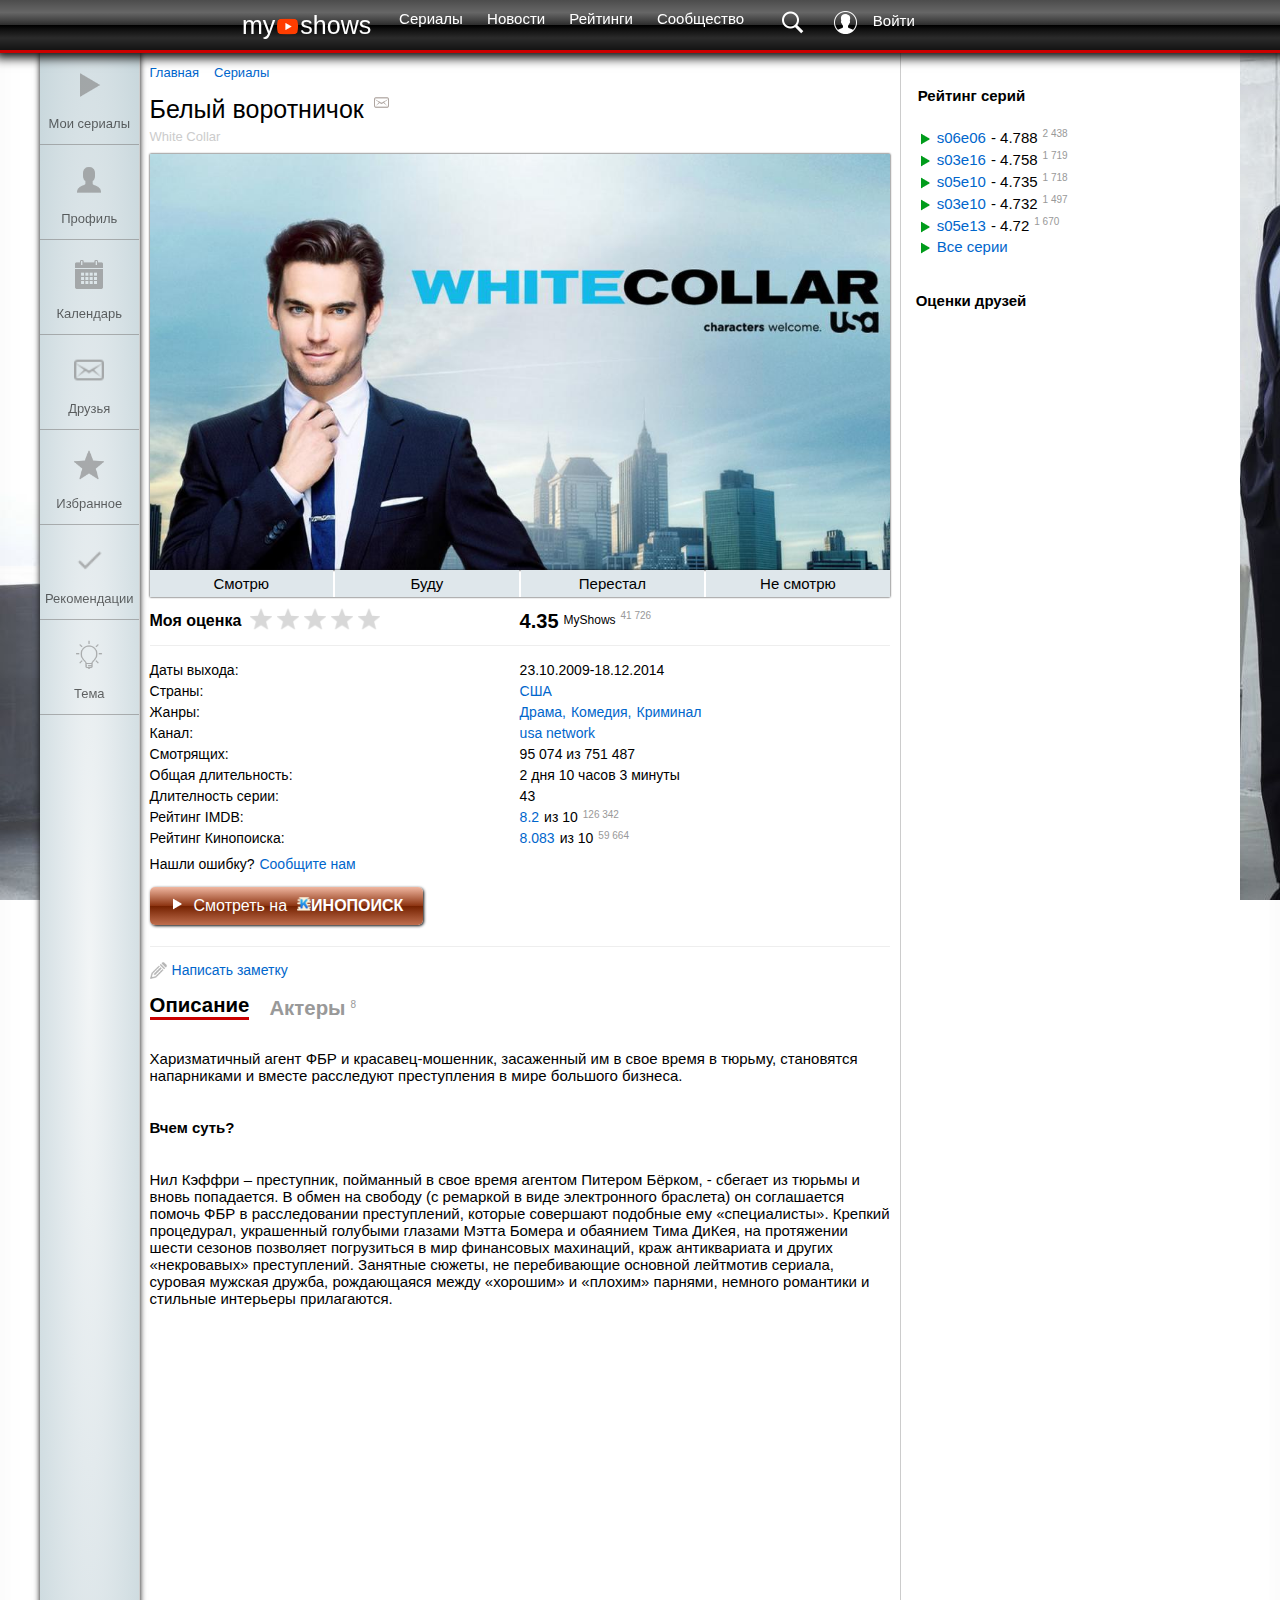
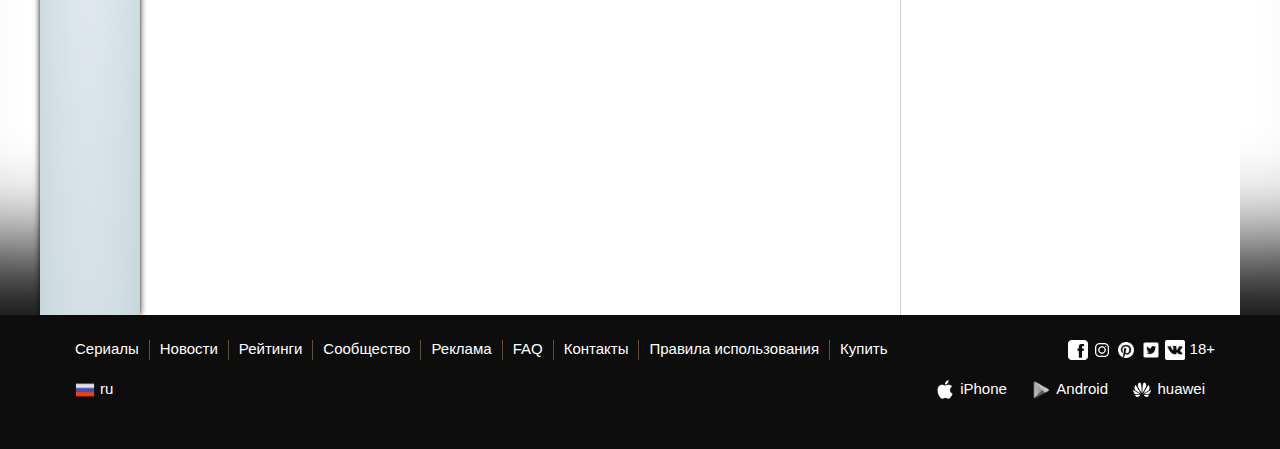
==== commit 8b3c6512: "исправил js код заметки ( более читаемый ). написанная ранее заметка и выбраная тема отображаются пр" ====
--- a/index.html
+++ b/index.html
@@ -25,18 +25,18 @@
 			</nav>
 			<div class="header__block-2">
 				<div class="js-block-2__btns">
-					<a href="#" class="button--hover">Сериалы</a>
-					<a href="#" class="button--hover">Новости</a>
-					<a href="#" class="button--hover">Рейтинги</a>
-					<a href="#" class="button--hover">Сообщество</a>
+					<a href="#" >Сериалы</a>
+					<a href="#" >Новости</a>
+					<a href="#" >Рейтинги</a>
+					<a href="#" >Сообщество</a>
 				</div>	
 				<div>
 					<a class="js-form__btn" href="#"><img src="images/icon4.png"></a>
-					<form class="js-form" action="#"><input id="js-focus" type="text" name="navigation" value="" placeholder="Найти сериал"></form>
+					<form class="js-form" action="#"><input id="js-focus" type="text" name="navigation" value="" placeholder="Найти сериал" maxlength="50"></form>
 				</div>
 			</div>
 			<div class="header__block-3">
-				<a class="button--hover" href="#"><img class="header__block-3--img" src="images/icon3.png">Войти</a>
+				<a href="#"><img class="header__block-3--img" src="images/icon3.png">Войти</a>
 			</div>
 			<div class="block-3--775px">
 				<a href="#"><img class="header__block-3--img" src="images/icon3.png"></a>
@@ -123,15 +123,15 @@
 					<a class="js-note"><img src="images/icon22.png">Написать заметку</a>
 					<div class="js-note--restore">Заметка удалена.<a id="js-restore__btn">Восстановить?</a></div>
 					<div id="js-note__textarea" class="js-note__textarea">
-						<textarea id="textarea" name="text"></textarea>
+						<textarea id="textarea" name="text" maxlength="100"></textarea>
 						<div>
-							<button class="js-textarea__button">Сохранить</button>
-							<button class="js-textarea__button">Отмена</button>
+							<button class="js-textarea__button-1">Сохранить</button>
+							<button class="js-textarea__button-2">Отмена</button>
 						</div>
 					</div>
 					<div class="js-note__text">
 						<div id="js-note__text"></div>
-						<div><img class="js-text__btn" src="images/icon22.png"><img class="js-text__btn" src="images/icon25.png"></div>
+						<div><img class="js-text__btn-1" src="images/icon22.png"><img class="js-text__btn-2" src="images/icon25.png"></div>
 					</div>
 				</div>
 				
--- a/styles/style.css
+++ b/styles/style.css
@@ -14,9 +14,6 @@
 
 .header {
 	border-bottom: 3px solid #CC0000;
-	/*BLACK*/
-	/*border-bottom: 3px solid #004242;*/
-	/*BLACK*/
 	display:flex;
 	justify-content: space-evenly;
 	padding: 10px;
@@ -46,7 +43,7 @@
 	transition: all 1s;
 }
 
-.button--hover:hover {
+.js-block-2__btns a:hover, .header__block-3 a:hover {
 	color: #D4D4D4;
 	text-decoration: underline;
 	/*animation: lineMove 1s infinite linear;*/
@@ -74,7 +71,6 @@
 	left: -250px;
 	position: absolute;
 	flex-direction: column;
-	/*background-color: #252425;*/
 	margin: 0 auto;
 	text-align: left;
 	width: 250px;
@@ -357,7 +353,6 @@
 .js-main__aside a {
 	text-decoration: none;
 	opacity: 0.6;
-	/*filter: grayscale(1);*/
 	border-bottom: 1px solid #868686;
 	padding: 20px 5px 0px 5px;
 	transition: all 0.3s;
@@ -366,7 +361,6 @@
 }	
 
 .js-main__aside a:hover {
-	/*filter: grayscale(0);*/
 	opacity: 1;
 	border-bottom: 1px solid #CCCCCC;
 	padding: 25px 5px 5px 5px;
@@ -432,7 +426,6 @@
 .js-main__middle a:hover {
 	text-decoration: underline #0066CC;
 }
-
 
 .js-main__middle--black {
 	border-right: none;
@@ -446,7 +439,6 @@
 .js-main__middle--black a {
 	color: #B2B2B2;
 }
-
 
 .js-main__middle--black a:hover {
 	text-decoration: underline #F0FFFF;
@@ -542,7 +534,7 @@
 
 .middle__grade {
 	display: flex;
-	padding: 10px 0px 10px 0px;
+	padding: 5px 0px 5px 0px;
 	align-items: center;
 	border-bottom: 1px solid #EEEEEE;
 }
@@ -558,6 +550,7 @@
 	display: flex;
 	flex-direction: column;
 	z-index:1;
+	padding: 10px 0px 10px 0px;
 }
 
 .js-grade {
@@ -598,11 +591,13 @@
 
 @media (max-width: 550px) {
 	.grade__number--font {
-		padding-bottom: 30px;
-	}
-	
-	.middle__grade > div > div, .middle__grade span {
+		padding-bottom: 40px;
+	}
+	.middle__grade > div > div  {
 		padding-top: 30px;
+	}
+	.middle__grade span {
+		padding-top: 40px;
 	}
 }
 
@@ -717,7 +712,7 @@
 /*--2-2-6--MIDDLE NOTE---------------*/
 
 .middle__note {
-	padding: 10px 0px 0px 0px;
+	padding: 15px 0px 15px 0px;
 	font-size: 14px;
 }
 
@@ -727,11 +722,14 @@
 	vertical-align: middle;
 }
 
+.js-note {
+	max-width: 145px;
+}
+
 .js-note a {
 	text-decoration: none;
 	border-bottom: 1px dotted #0066CC;
 	font-size: 14px;
-	
 }
 
 .middle__note textarea {
@@ -796,7 +794,7 @@
 	gap: 10px;
 }
 
-.js-note__textarea--black > textarea {
+.js-note__textarea--black > textarea, .js-note__text--black {
 	background: #44474C;
 	color: #F0FFFF;
 	outline: #45484D;
@@ -811,7 +809,6 @@
 
 .description > div:nth-child(1) {
 	display: flex;
-	padding-top: 30px;
 	font-weight: 600;
 	font-size: 17px;
 	column-gap: 20px;
